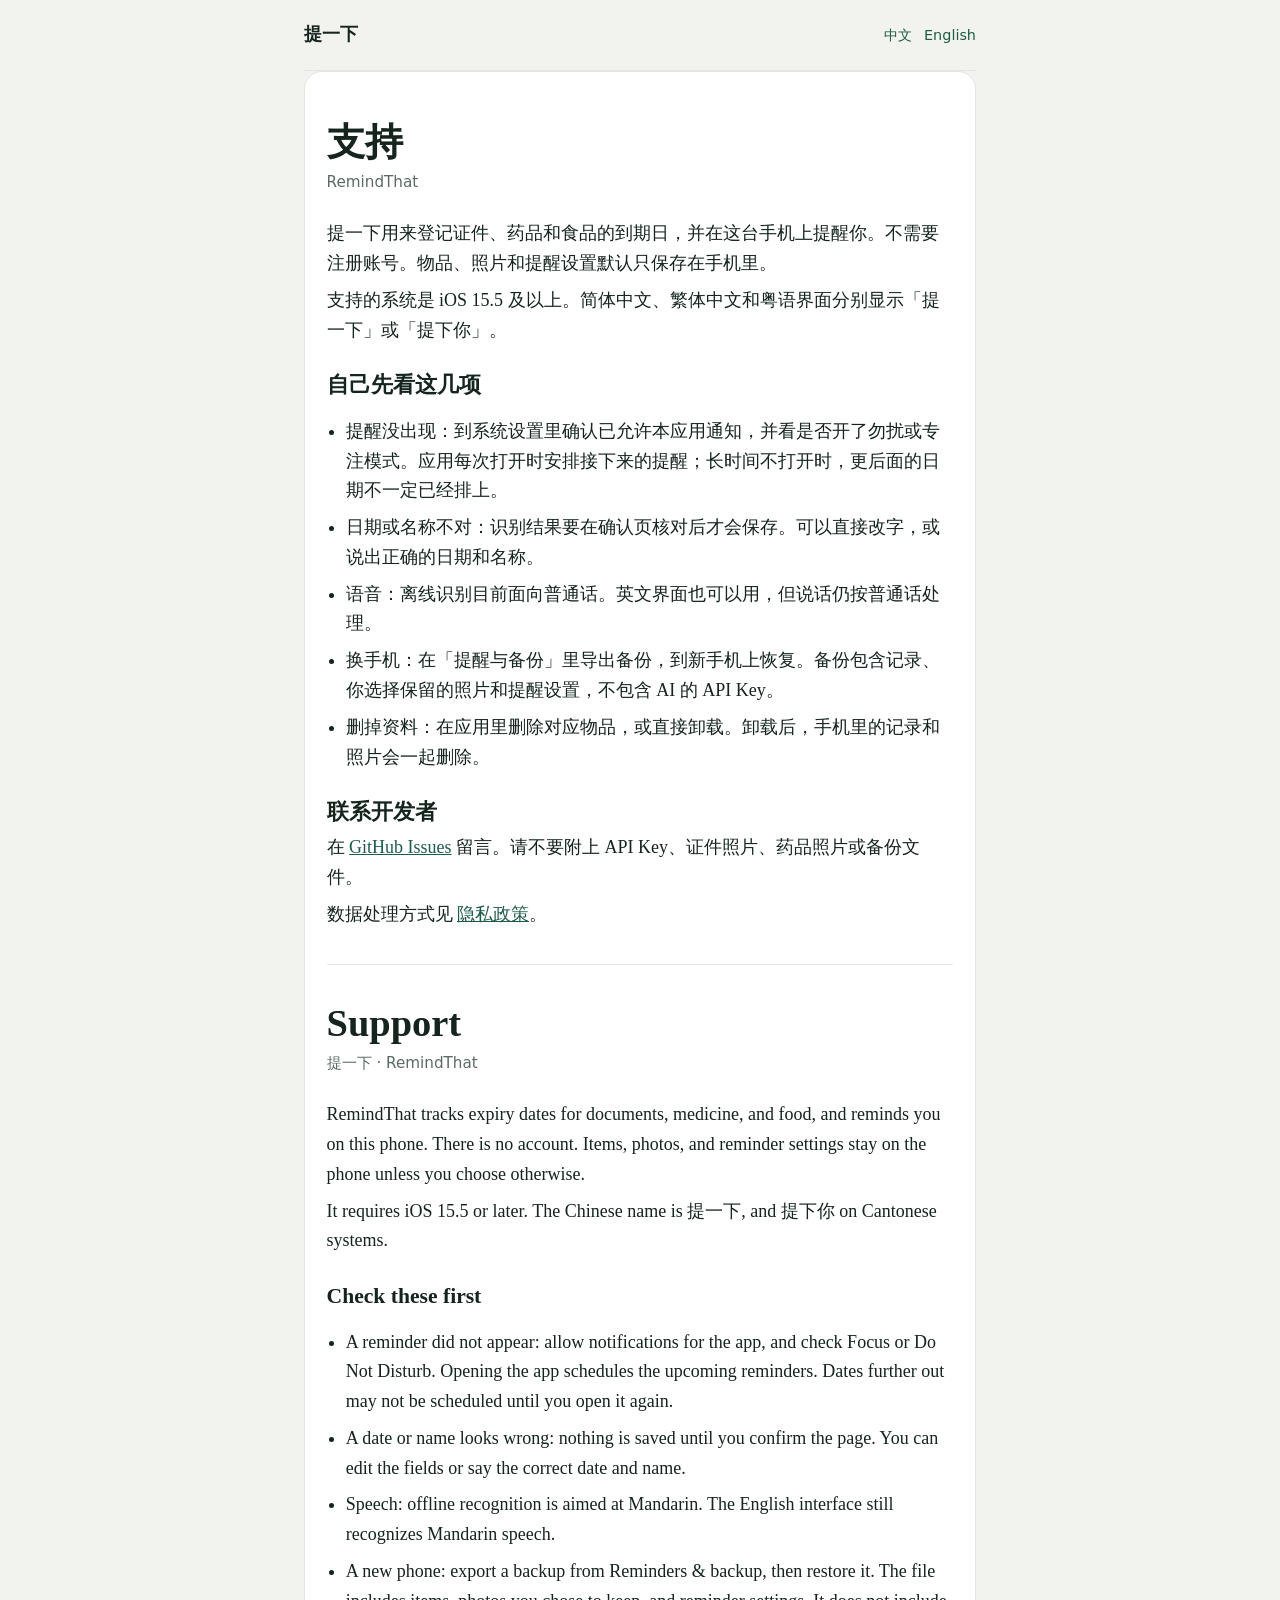
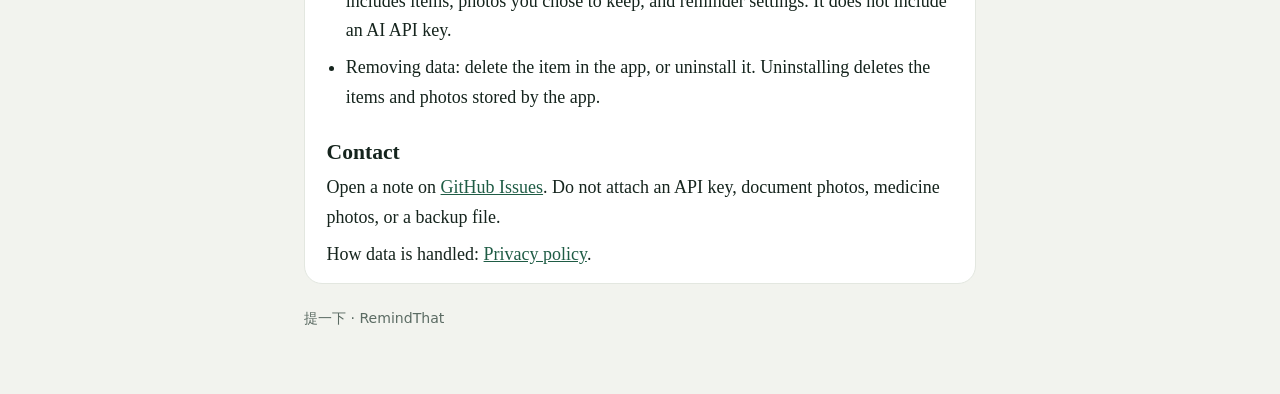
==== index.html @ 93444d9d "Publish the RemindThat support page and privacy policy. These pages are the public URLs App Store Co" ====
<!DOCTYPE html>
<html lang="zh-Hans">
<head>
  <meta charset="utf-8">
  <meta name="viewport" content="width=device-width, initial-scale=1">
  <title>提一下 · 支持</title>
  <meta name="description" content="提一下（RemindThat）的支持页。本地到期提醒，资料留在你的手机上。">
  <link rel="stylesheet" href="style.css">
  <link rel="icon" href="data:image/svg+xml,%3Csvg xmlns='http://www.w3.org/2000/svg' viewBox='0 0 32 32'%3E%3Crect width='32' height='32' rx='8' fill='%231F5C45'/%3E%3C/svg%3E">
</head>
<body>
  <div class="wrap">
    <header>
      <a class="mark" href="index.html">提一下</a>
      <nav class="langs" aria-label="Language">
        <a href="#zh">中文</a>
        <a href="#en">English</a>
      </nav>
    </header>

    <article>
      <section id="zh" lang="zh-Hans">
        <h1>支持</h1>
        <p class="en-name">RemindThat</p>
        <p>提一下用来登记证件、药品和食品的到期日，并在这台手机上提醒你。不需要注册账号。物品、照片和提醒设置默认只保存在手机里。</p>
        <p>支持的系统是 iOS 15.5 及以上。简体中文、繁体中文和粤语界面分别显示「提一下」或「提下你」。</p>

        <h2>自己先看这几项</h2>
        <ul>
          <li>提醒没出现：到系统设置里确认已允许本应用通知，并看是否开了勿扰或专注模式。应用每次打开时安排接下来的提醒；长时间不打开时，更后面的日期不一定已经排上。</li>
          <li>日期或名称不对：识别结果要在确认页核对后才会保存。可以直接改字，或说出正确的日期和名称。</li>
          <li>语音：离线识别目前面向普通话。英文界面也可以用，但说话仍按普通话处理。</li>
          <li>换手机：在「提醒与备份」里导出备份，到新手机上恢复。备份包含记录、你选择保留的照片和提醒设置，不包含 AI 的 API Key。</li>
          <li>删掉资料：在应用里删除对应物品，或直接卸载。卸载后，手机里的记录和照片会一起删除。</li>
        </ul>

        <h2>联系开发者</h2>
        <p>在 <a href="https://github.com/DouglasKillua9281/remindthat/issues">GitHub Issues</a> 留言。请不要附上 API Key、证件照片、药品照片或备份文件。</p>
        <p>数据处理方式见 <a href="privacy.html">隐私政策</a>。</p>
      </section>

      <hr>

      <section id="en" lang="en">
        <h1>Support</h1>
        <p class="en-name">提一下 · RemindThat</p>
        <p>RemindThat tracks expiry dates for documents, medicine, and food, and reminds you on this phone. There is no account. Items, photos, and reminder settings stay on the phone unless you choose otherwise.</p>
        <p>It requires iOS 15.5 or later. The Chinese name is 提一下, and 提下你 on Cantonese systems.</p>

        <h2>Check these first</h2>
        <ul>
          <li>A reminder did not appear: allow notifications for the app, and check Focus or Do Not Disturb. Opening the app schedules the upcoming reminders. Dates further out may not be scheduled until you open it again.</li>
          <li>A date or name looks wrong: nothing is saved until you confirm the page. You can edit the fields or say the correct date and name.</li>
          <li>Speech: offline recognition is aimed at Mandarin. The English interface still recognizes Mandarin speech.</li>
          <li>A new phone: export a backup from Reminders &amp; backup, then restore it. The file includes items, photos you chose to keep, and reminder settings. It does not include an AI API key.</li>
          <li>Removing data: delete the item in the app, or uninstall it. Uninstalling deletes the items and photos stored by the app.</li>
        </ul>

        <h2>Contact</h2>
        <p>Open a note on <a href="https://github.com/DouglasKillua9281/remindthat/issues">GitHub Issues</a>. Do not attach an API key, document photos, medicine photos, or a backup file.</p>
        <p>How data is handled: <a href="privacy.html">Privacy policy</a>.</p>
      </section>
    </article>

    <footer>提一下 · RemindThat</footer>
  </div>
</body>
</html>
---- style.css ----
:root {
  --bg: #f2f3ee;
  --paper: #ffffff;
  --ink: #15241d;
  --muted: #5b6b63;
  --line: #e3e7e0;
  --green: #1f5c45;
  --green-deep: #143a2c;
  --soft: #e2f1e8;
}

* { box-sizing: border-box; }

html { scroll-behavior: smooth; }

body {
  margin: 0;
  background: var(--bg);
  color: var(--ink);
  font-family: "Iowan Old Style", "Palatino Linotype", Palatino, "Songti SC", "Source Han Serif SC", serif;
  font-size: 1.125rem;
  line-height: 1.65;
}

a { color: var(--green); }

a:hover { color: var(--green-deep); }

.wrap {
  width: min(42rem, calc(100% - 2rem));
  margin: 0 auto;
  padding: 1.25rem 0 4rem;
}

header {
  display: flex;
  justify-content: space-between;
  gap: 1rem;
  align-items: baseline;
  padding-bottom: 1.25rem;
  border-bottom: 1px solid var(--line);
}

.mark {
  font-weight: 650;
  letter-spacing: 0.01em;
  text-decoration: none;
  color: var(--ink);
}

.langs {
  display: flex;
  gap: 0.75rem;
  font-family: ui-sans-serif, system-ui, sans-serif;
  font-size: 0.9rem;
}

.langs a { text-decoration: none; }

h1 {
  font-size: 2.4rem;
  line-height: 1.15;
  font-weight: 650;
  margin: 1.6rem 0 0.4rem;
}

.en-name {
  margin: 0 0 1.5rem;
  color: var(--muted);
  font-family: ui-sans-serif, system-ui, sans-serif;
  font-size: 0.95rem;
}

article {
  background: var(--paper);
  border: 1px solid var(--line);
  border-radius: 18px;
  padding: 1.4rem 1.35rem 0.4rem;
}

h2 {
  font-size: 1.35rem;
  line-height: 1.3;
  margin: 1.6rem 0 0.45rem;
}

p, li { margin: 0.45rem 0; }

ul { padding-left: 1.2rem; }

.meta {
  color: var(--muted);
  font-family: ui-sans-serif, system-ui, sans-serif;
  font-size: 0.92rem;
}

hr {
  border: 0;
  border-top: 1px solid var(--line);
  margin: 2.2rem 0;
}

footer {
  margin-top: 1.4rem;
  color: var(--muted);
  font-family: ui-sans-serif, system-ui, sans-serif;
  font-size: 0.88rem;
}
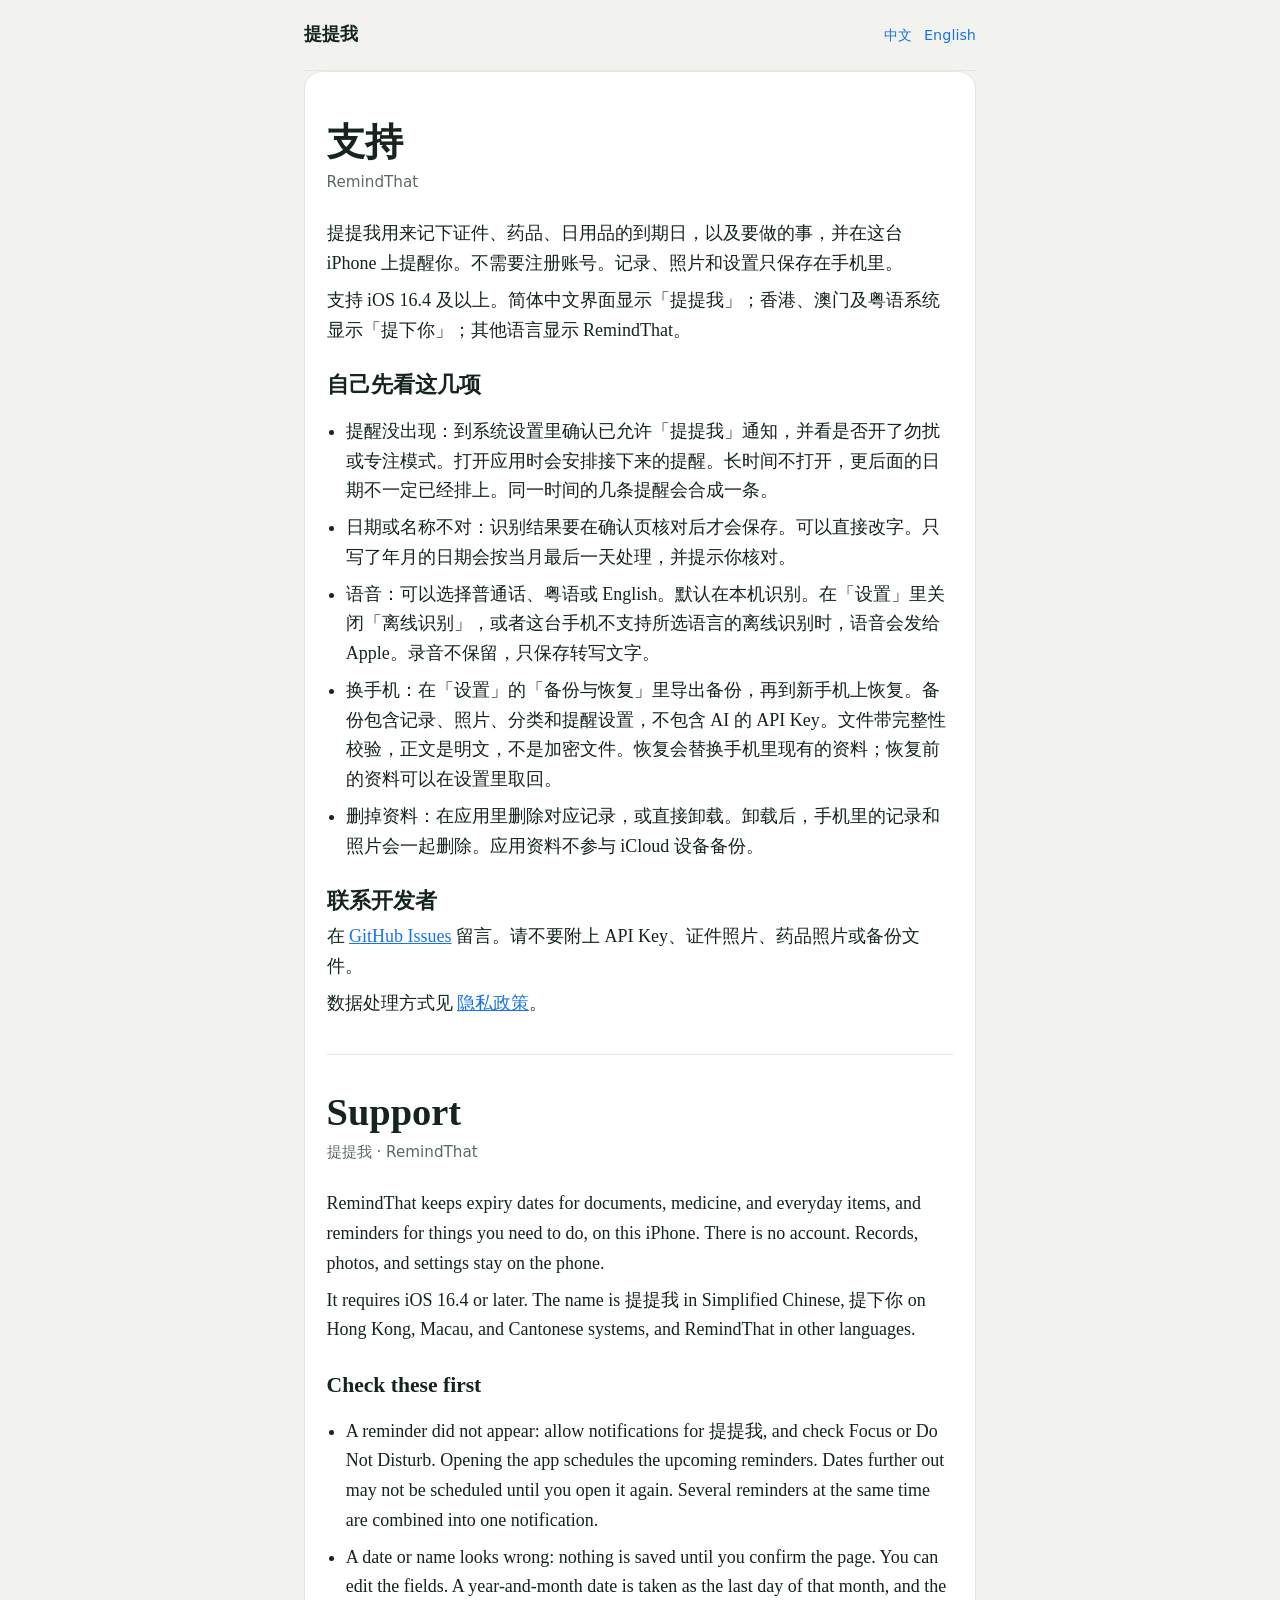
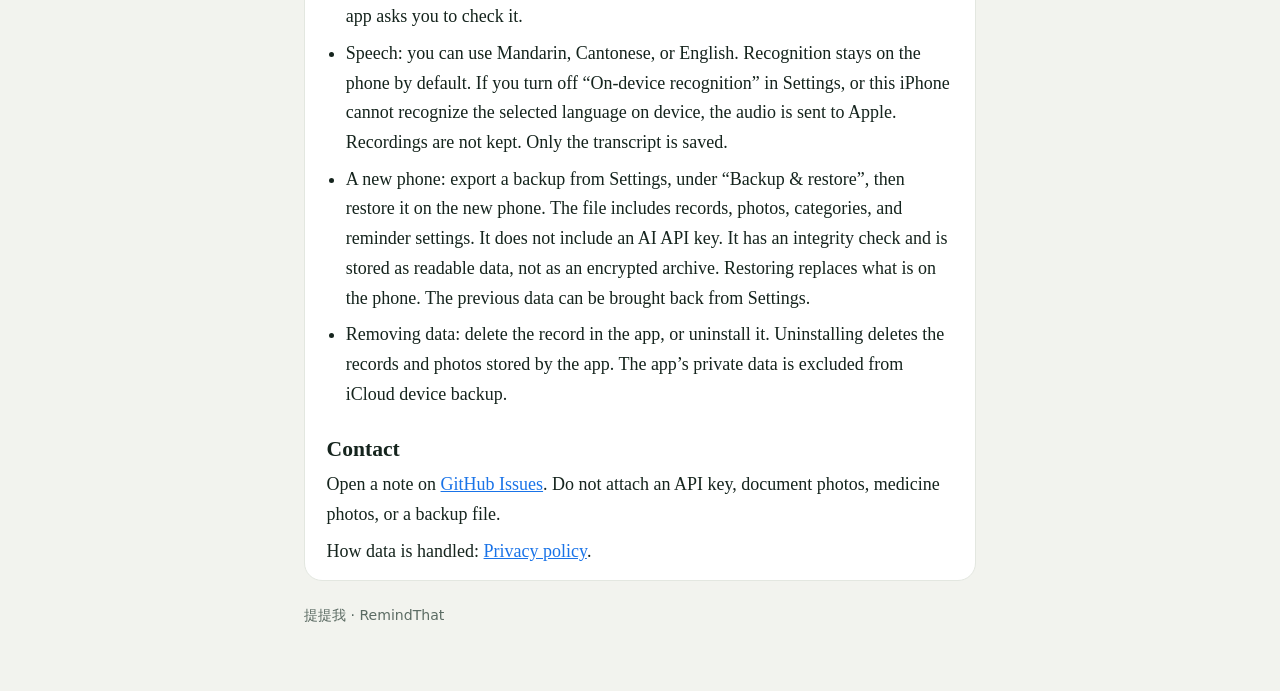
==== commit 85220d71: "Update the public support and privacy pages for iOS 1.0. The live pages still described the earlier " ====
--- a/index.html
+++ b/index.html
@@ -3,15 +3,15 @@
 <head>
   <meta charset="utf-8">
   <meta name="viewport" content="width=device-width, initial-scale=1">
-  <title>提一下 · 支持</title>
-  <meta name="description" content="提一下（RemindThat）的支持页。本地到期提醒，资料留在你的手机上。">
+  <title>提提我 · 支持</title>
+  <meta name="description" content="提提我（RemindThat）的支持页。本地到期提醒，资料留在你的 iPhone 上。">
   <link rel="stylesheet" href="style.css">
-  <link rel="icon" href="data:image/svg+xml,%3Csvg xmlns='http://www.w3.org/2000/svg' viewBox='0 0 32 32'%3E%3Crect width='32' height='32' rx='8' fill='%231F5C45'/%3E%3C/svg%3E">
+  <link rel="icon" href="data:image/svg+xml,%3Csvg xmlns='http://www.w3.org/2000/svg' viewBox='0 0 32 32'%3E%3Crect width='32' height='32' rx='8' fill='%231973E8'/%3E%3C/svg%3E">
 </head>
 <body>
   <div class="wrap">
     <header>
-      <a class="mark" href="index.html">提一下</a>
+      <a class="mark" href="index.html">提提我</a>
       <nav class="langs" aria-label="Language">
         <a href="#zh">中文</a>
         <a href="#en">English</a>
@@ -22,16 +22,16 @@
       <section id="zh" lang="zh-Hans">
         <h1>支持</h1>
         <p class="en-name">RemindThat</p>
-        <p>提一下用来登记证件、药品和食品的到期日，并在这台手机上提醒你。不需要注册账号。物品、照片和提醒设置默认只保存在手机里。</p>
-        <p>支持的系统是 iOS 15.5 及以上。简体中文、繁体中文和粤语界面分别显示「提一下」或「提下你」。</p>
+        <p>提提我用来记下证件、药品、日用品的到期日，以及要做的事，并在这台 iPhone 上提醒你。不需要注册账号。记录、照片和设置只保存在手机里。</p>
+        <p>支持 iOS 16.4 及以上。简体中文界面显示「提提我」；香港、澳门及粤语系统显示「提下你」；其他语言显示 RemindThat。</p>
 
         <h2>自己先看这几项</h2>
         <ul>
-          <li>提醒没出现：到系统设置里确认已允许本应用通知，并看是否开了勿扰或专注模式。应用每次打开时安排接下来的提醒；长时间不打开时，更后面的日期不一定已经排上。</li>
-          <li>日期或名称不对：识别结果要在确认页核对后才会保存。可以直接改字，或说出正确的日期和名称。</li>
-          <li>语音：离线识别目前面向普通话。英文界面也可以用，但说话仍按普通话处理。</li>
-          <li>换手机：在「提醒与备份」里导出备份，到新手机上恢复。备份包含记录、你选择保留的照片和提醒设置，不包含 AI 的 API Key。</li>
-          <li>删掉资料：在应用里删除对应物品，或直接卸载。卸载后，手机里的记录和照片会一起删除。</li>
+          <li>提醒没出现：到系统设置里确认已允许「提提我」通知，并看是否开了勿扰或专注模式。打开应用时会安排接下来的提醒。长时间不打开，更后面的日期不一定已经排上。同一时间的几条提醒会合成一条。</li>
+          <li>日期或名称不对：识别结果要在确认页核对后才会保存。可以直接改字。只写了年月的日期会按当月最后一天处理，并提示你核对。</li>
+          <li>语音：可以选择普通话、粤语或 English。默认在本机识别。在「设置」里关闭「离线识别」，或者这台手机不支持所选语言的离线识别时，语音会发给 Apple。录音不保留，只保存转写文字。</li>
+          <li>换手机：在「设置」的「备份与恢复」里导出备份，再到新手机上恢复。备份包含记录、照片、分类和提醒设置，不包含 AI 的 API Key。文件带完整性校验，正文是明文，不是加密文件。恢复会替换手机里现有的资料；恢复前的资料可以在设置里取回。</li>
+          <li>删掉资料：在应用里删除对应记录，或直接卸载。卸载后，手机里的记录和照片会一起删除。应用资料不参与 iCloud 设备备份。</li>
         </ul>
 
         <h2>联系开发者</h2>
@@ -43,17 +43,17 @@
 
       <section id="en" lang="en">
         <h1>Support</h1>
-        <p class="en-name">提一下 · RemindThat</p>
-        <p>RemindThat tracks expiry dates for documents, medicine, and food, and reminds you on this phone. There is no account. Items, photos, and reminder settings stay on the phone unless you choose otherwise.</p>
-        <p>It requires iOS 15.5 or later. The Chinese name is 提一下, and 提下你 on Cantonese systems.</p>
+        <p class="en-name">提提我 · RemindThat</p>
+        <p>RemindThat keeps expiry dates for documents, medicine, and everyday items, and reminders for things you need to do, on this iPhone. There is no account. Records, photos, and settings stay on the phone.</p>
+        <p>It requires iOS 16.4 or later. The name is 提提我 in Simplified Chinese, 提下你 on Hong Kong, Macau, and Cantonese systems, and RemindThat in other languages.</p>
 
         <h2>Check these first</h2>
         <ul>
-          <li>A reminder did not appear: allow notifications for the app, and check Focus or Do Not Disturb. Opening the app schedules the upcoming reminders. Dates further out may not be scheduled until you open it again.</li>
-          <li>A date or name looks wrong: nothing is saved until you confirm the page. You can edit the fields or say the correct date and name.</li>
-          <li>Speech: offline recognition is aimed at Mandarin. The English interface still recognizes Mandarin speech.</li>
-          <li>A new phone: export a backup from Reminders &amp; backup, then restore it. The file includes items, photos you chose to keep, and reminder settings. It does not include an AI API key.</li>
-          <li>Removing data: delete the item in the app, or uninstall it. Uninstalling deletes the items and photos stored by the app.</li>
+          <li>A reminder did not appear: allow notifications for 提提我, and check Focus or Do Not Disturb. Opening the app schedules the upcoming reminders. Dates further out may not be scheduled until you open it again. Several reminders at the same time are combined into one notification.</li>
+          <li>A date or name looks wrong: nothing is saved until you confirm the page. You can edit the fields. A year-and-month date is taken as the last day of that month, and the app asks you to check it.</li>
+          <li>Speech: you can use Mandarin, Cantonese, or English. Recognition stays on the phone by default. If you turn off “On-device recognition” in Settings, or this iPhone cannot recognize the selected language on device, the audio is sent to Apple. Recordings are not kept. Only the transcript is saved.</li>
+          <li>A new phone: export a backup from Settings, under “Backup &amp; restore”, then restore it on the new phone. The file includes records, photos, categories, and reminder settings. It does not include an AI API key. It has an integrity check and is stored as readable data, not as an encrypted archive. Restoring replaces what is on the phone. The previous data can be brought back from Settings.</li>
+          <li>Removing data: delete the record in the app, or uninstall it. Uninstalling deletes the records and photos stored by the app. The app’s private data is excluded from iCloud device backup.</li>
         </ul>
 
         <h2>Contact</h2>
@@ -62,7 +62,7 @@
       </section>
     </article>
 
-    <footer>提一下 · RemindThat</footer>
+    <footer>提提我 · RemindThat</footer>
   </div>
 </body>
 </html>
--- a/style.css
+++ b/style.css
@@ -4,9 +4,9 @@
   --ink: #15241d;
   --muted: #5b6b63;
   --line: #e3e7e0;
-  --green: #1f5c45;
-  --green-deep: #143a2c;
-  --soft: #e2f1e8;
+  --link: #1973e8;
+  --link-deep: #0f5bb8;
+  --soft: #e7f1fc;
 }
 
 * { box-sizing: border-box; }
@@ -22,9 +22,9 @@
   line-height: 1.65;
 }
 
-a { color: var(--green); }
+a { color: var(--link); }
 
-a:hover { color: var(--green-deep); }
+a:hover { color: var(--link-deep); }
 
 .wrap {
   width: min(42rem, calc(100% - 2rem));
